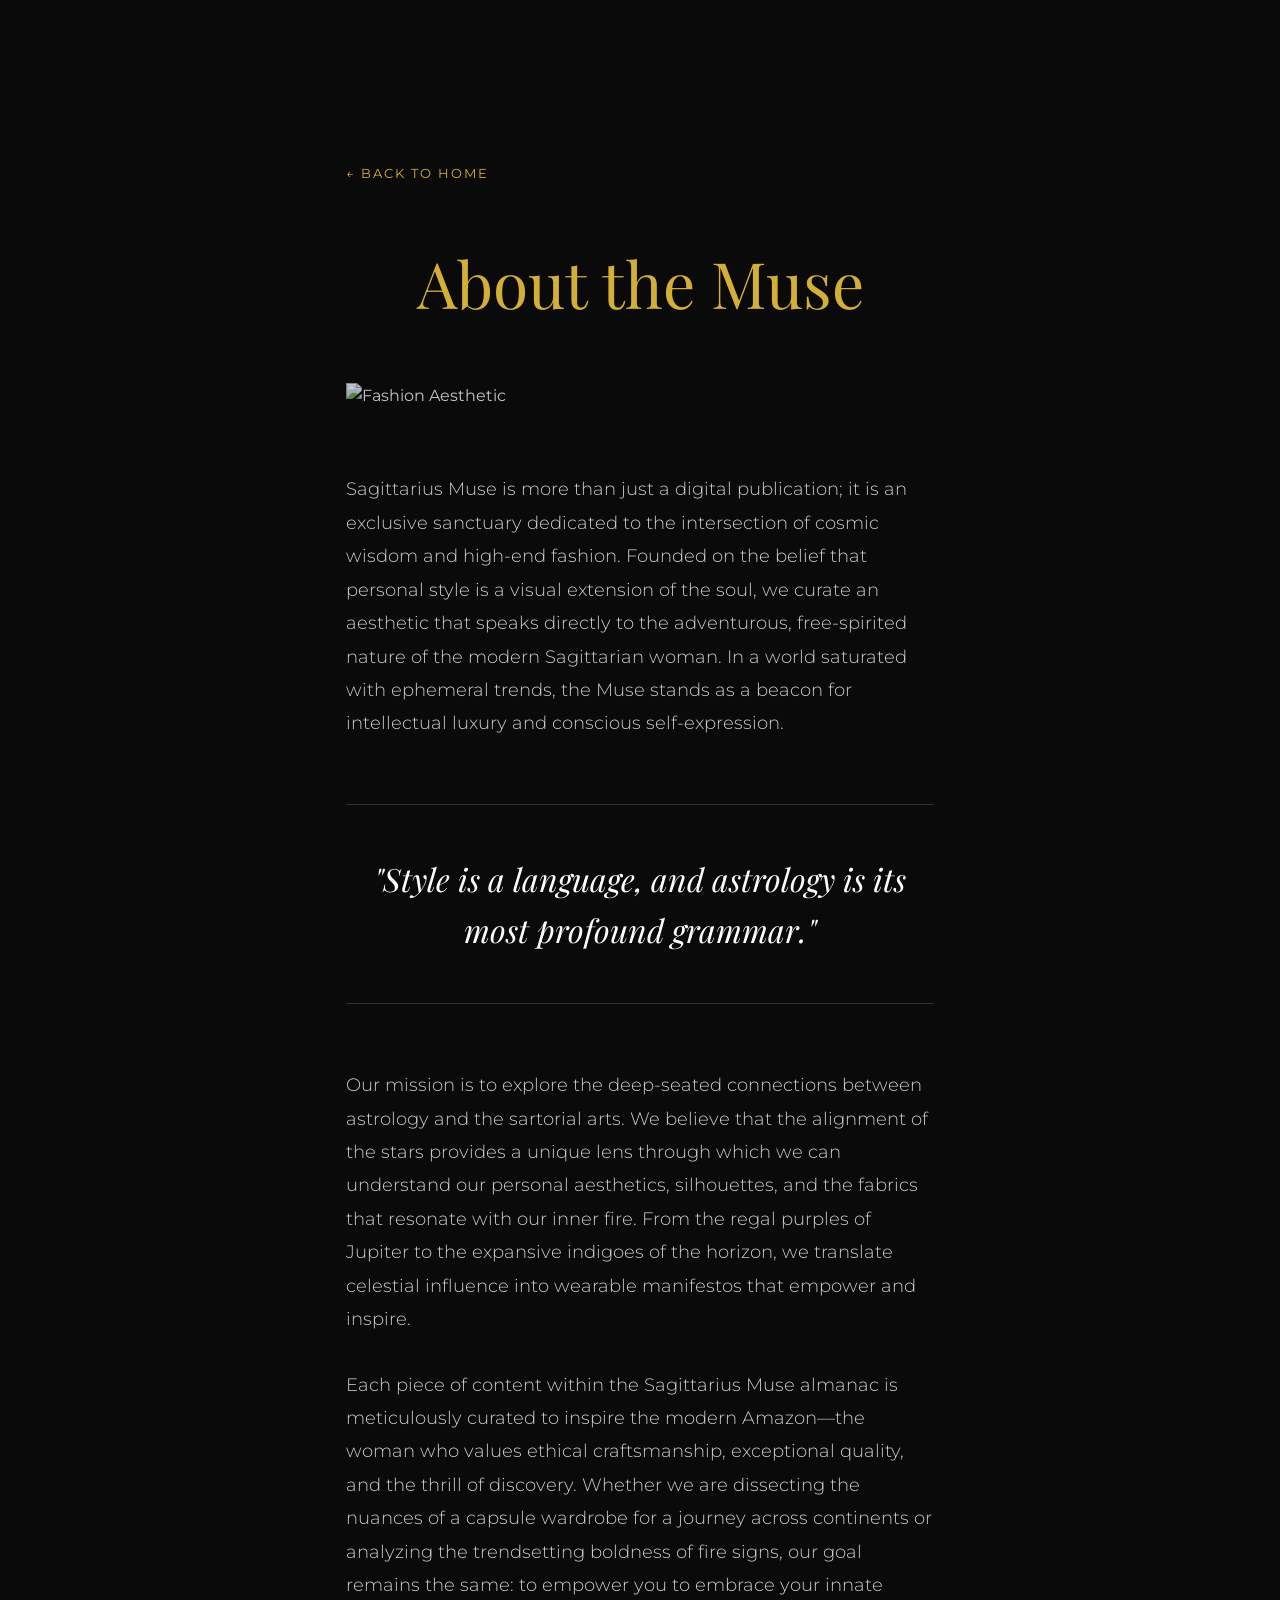
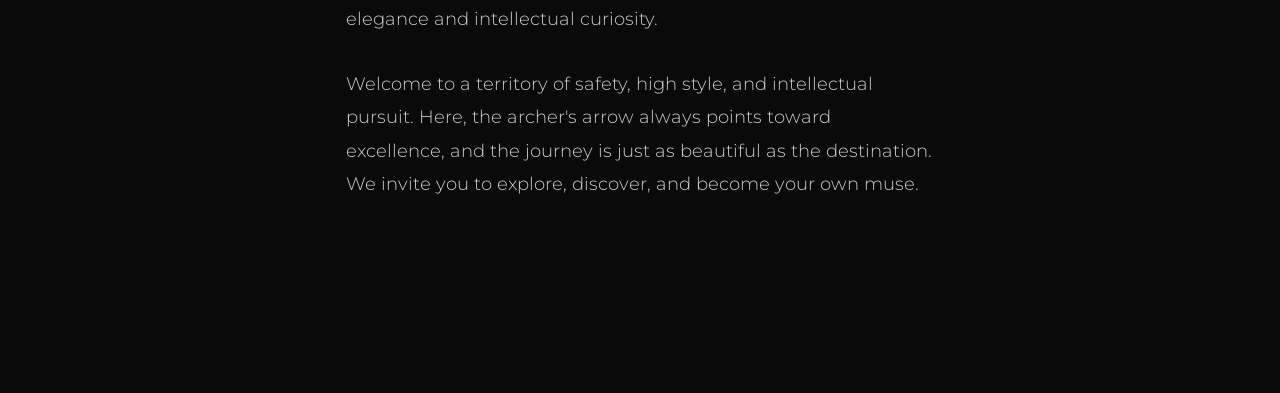
==== about.html @ b2ec2fe6 "Add separate About page with expanded content" ====
<!DOCTYPE html>
<html lang="en">
<head>
    <meta charset="UTF-8">
    <meta name="viewport" content="width=device-width, initial-scale=1.0">
    <title>About the Muse | Sagittarius Muse</title>
    <link href="https://fonts.googleapis.com/css2?family=Montserrat:wght@300;400;600&family=Playfair+Display:ital,wght@0,400;0,700;1,400&display=swap" rel="stylesheet">
    <link rel="stylesheet" href="style.css">
    <style>
        .page-content { padding: 10rem 20%; max-width: 1100px; margin: 0 auto; }
        .page-content h1 { font-size: 4rem; margin-bottom: 3rem; color: var(--accent-color); text-align: center; }
        .page-content p { font-size: 1.1rem; margin-bottom: 2rem; color: #ccc; line-height: 1.9; font-weight: 300; }
        .about-image { width: 100%; height: 500px; object-fit: cover; margin-bottom: 4rem; filter: grayscale(20%) brightness(0.8); }
        .mission-statement { font-family: 'Playfair Display', serif; font-size: 2rem; color: #fff; font-style: italic; margin: 4rem 0; text-align: center; border-top: 1px solid #333; border-bottom: 1px solid #333; padding: 3rem 0; }
        .back-link { display: inline-block; margin-bottom: 3rem; color: var(--accent-color); text-decoration: none; text-transform: uppercase; letter-spacing: 2px; font-size: 0.8rem; }
    </style>
</head>
<body>
    <div class="page-content">
        <a href="index.html" class="back-link">← Back to Home</a>
        <h1>About the Muse</h1>
        
        <img src="https://images.unsplash.com/photo-1492707892479-7bc8d5a4ee93?q=80&w=1965&auto=format&fit=crop" alt="Fashion Aesthetic" class="about-image">

        <p>Sagittarius Muse is more than just a digital publication; it is an exclusive sanctuary dedicated to the intersection of cosmic wisdom and high-end fashion. Founded on the belief that personal style is a visual extension of the soul, we curate an aesthetic that speaks directly to the adventurous, free-spirited nature of the modern Sagittarian woman. In a world saturated with ephemeral trends, the Muse stands as a beacon for intellectual luxury and conscious self-expression.</p>

        <div class="mission-statement">
            "Style is a language, and astrology is its most profound grammar."
        </div>

        <p>Our mission is to explore the deep-seated connections between astrology and the sartorial arts. We believe that the alignment of the stars provides a unique lens through which we can understand our personal aesthetics, silhouettes, and the fabrics that resonate with our inner fire. From the regal purples of Jupiter to the expansive indigoes of the horizon, we translate celestial influence into wearable manifestos that empower and inspire.</p>

        <p>Each piece of content within the Sagittarius Muse almanac is meticulously curated to inspire the modern Amazon—the woman who values ethical craftsmanship, exceptional quality, and the thrill of discovery. Whether we are dissecting the nuances of a capsule wardrobe for a journey across continents or analyzing the trendsetting boldness of fire signs, our goal remains the same: to empower you to embrace your innate elegance and intellectual curiosity.</p>

        <p>Welcome to a territory of safety, high style, and intellectual pursuit. Here, the archer's arrow always points toward excellence, and the journey is just as beautiful as the destination. We invite you to explore, discover, and become your own muse.</p>
    </div>
</body>
</html>
---- style.css ----
:root {
    --bg-color: #0a0a0a;
    --text-color: #f5f5f5;
    --accent-color: #d4af37; /* Gold */
    --secondary-color: #4b0082; /* Indigo/Purple */
    --card-bg: #1a1a1a;
    --transition: all 0.4s cubic-bezier(0.165, 0.84, 0.44, 1);
}

* {
    margin: 0;
    padding: 0;
    box-sizing: border-box;
}

html {
    scroll-behavior: smooth;
}

body {
    background-color: var(--bg-color);
    color: var(--text-color);
    font-family: 'Montserrat', sans-serif;
    line-height: 1.6;
    overflow-x: hidden;
}

h1, h2, h3 {
    font-family: 'Playfair Display', serif;
    font-weight: 400;
}

/* Navbar */
.navbar {
    position: fixed;
    top: 0;
    width: 100%;
    display: flex;
    justify-content: space-between;
    align-items: center;
    padding: 2rem 5%;
    z-index: 1000;
    background: linear-gradient(to bottom, rgba(0,0,0,0.8), transparent);
    transition: var(--transition);
}

.logo {
    font-size: 1.5rem;
    letter-spacing: 4px;
    font-weight: 600;
    color: var(--accent-color);
}

.nav-links {
    display: flex;
    list-style: none;
}

.nav-links li {
    margin-left: 2rem;
}

.nav-links a {
    text-decoration: none;
    color: var(--text-color);
    font-size: 0.9rem;
    text-transform: uppercase;
    letter-spacing: 2px;
    transition: var(--transition);
}

.nav-links a:hover {
    color: var(--accent-color);
}

/* Hero Section */
.hero {
    height: 100vh;
    width: 100%;
    position: relative;
    display: flex;
    align-items: center;
    justify-content: center;
    text-align: center;
    overflow: hidden;
}

.hero-image-container {
    position: absolute;
    top: 0;
    left: 0;
    width: 100%;
    height: 100%;
}

.hero-img {
    width: 100%;
    height: 100%;
    object-fit: cover;
    filter: brightness(0.6);
}

.hero-overlay {
    position: absolute;
    top: 0;
    left: 0;
    width: 100%;
    height: 100%;
    background: radial-gradient(circle, transparent 40%, rgba(0,0,0,0.8) 100%);
}

.hero-content {
    position: relative;
    z-index: 10;
    max-width: 800px;
    padding: 0 20px;
}

.hero-content h1 {
    font-size: 5rem;
    margin-bottom: 1rem;
    font-style: italic;
}

.hero-content p {
    font-size: 1.2rem;
    letter-spacing: 2px;
    margin-bottom: 2rem;
    font-weight: 300;
}

.btn {
    display: inline-block;
    padding: 1rem 2.5rem;
    border: 1px solid var(--accent-color);
    color: var(--accent-color);
    text-decoration: none;
    text-transform: uppercase;
    letter-spacing: 3px;
    font-size: 0.8rem;
    transition: var(--transition);
}

.btn:hover {
    background-color: var(--accent-color);
    color: var(--bg-color);
}

/* Journal Section */
.journal {
    padding: 8rem 10%;
}

.section-title {
    text-align: center;
    margin-bottom: 5rem;
}

.section-title span {
    text-transform: uppercase;
    letter-spacing: 5px;
    font-size: 0.8rem;
    color: var(--accent-color);
}

.section-title h2 {
    font-size: 3rem;
    margin-top: 0.5rem;
}

.posts-grid {
    display: grid;
    grid-template-columns: repeat(auto-fit, minmax(300px, 1fr));
    gap: 4rem;
}

.post-card {
    background-color: var(--card-bg);
    border-radius: 2px;
    overflow: hidden;
    transition: var(--transition);
    position: relative;
    border-bottom: 2px solid transparent;
}

.post-card:hover {
    transform: translateY(-10px);
    border-bottom-color: var(--accent-color);
}

.post-img-wrapper {
    height: 400px;
    overflow: hidden;
}

.post-img-wrapper img {
    width: 100%;
    height: 100%;
    object-fit: cover;
    transition: transform 0.8s ease;
}

.post-card:hover .post-img-wrapper img {
    transform: scale(1.1);
}

.post-info {
    padding: 2.5rem;
}

.category {
    font-size: 0.7rem;
    text-transform: uppercase;
    letter-spacing: 3px;
    color: var(--accent-color);
    margin-bottom: 1rem;
    display: block;
}

.post-info h3 {
    font-size: 1.8rem;
    margin-bottom: 1rem;
    line-height: 1.2;
}

.post-info p {
    font-size: 0.9rem;
    color: #ccc;
    margin-bottom: 2rem;
    font-weight: 300;
}

.read-more {
    text-decoration: none;
    color: var(--text-color);
    font-size: 0.8rem;
    text-transform: uppercase;
    letter-spacing: 2px;
    border-bottom: 1px solid var(--accent-color);
    padding-bottom: 5px;
}

/* About Section */
.about-section {
    padding: 8rem 10%;
    background-color: #111;
    display: flex;
    justify-content: center;
    text-align: center;
}

.about-content {
    max-width: 700px;
}

.about-content h2 {
    font-size: 3rem;
    margin-bottom: 2rem;
}

.about-content p {
    font-size: 1.1rem;
    margin-bottom: 1.5rem;
    font-weight: 300;
    color: #bbb;
}

/* Footer */
footer {
    padding: 5rem 5%;
    background-color: var(--bg-color);
    border-top: 1px solid #222;
    text-align: center;
}

.footer-logo {
    font-size: 1.8rem;
    letter-spacing: 5px;
    margin-bottom: 1rem;
    color: var(--accent-color);
}

.social-links {
    margin: 2rem 0;
}

.social-links a {
    margin: 0 1.5rem;
    text-decoration: none;
    color: var(--text-color);
    font-size: 0.8rem;
    text-transform: uppercase;
    letter-spacing: 2px;
}

.footer-bottom {
    margin-top: 3rem;
    font-size: 0.7rem;
    color: #555;
    text-transform: uppercase;
    letter-spacing: 2px;
}

/* Animations */
.fade-in {
    opacity: 0;
    transform: translateY(30px);
    animation: fadeIn 1s forwards ease-out;
}

.delay-1 { animation-delay: 0.3s; }
.delay-2 { animation-delay: 0.6s; }

@keyframes fadeIn {
    to {
        opacity: 1;
        transform: translateY(0);
    }
}

.reveal {
    opacity: 0;
    transform: translateY(50px);
    transition: all 1s ease-out;
}

.reveal.active {
    opacity: 1;
    transform: translateY(0);
}

.policy-footer {
    margin-top: 4rem;
    font-size: 0.9rem;
    font-style: italic;
    color: #888;
}

/* Mobile Responsive */
@media (max-width: 768px) {
    .hero-content h1 {
        font-size: 3rem;
    }
    .nav-links {
        display: none;
    }
}
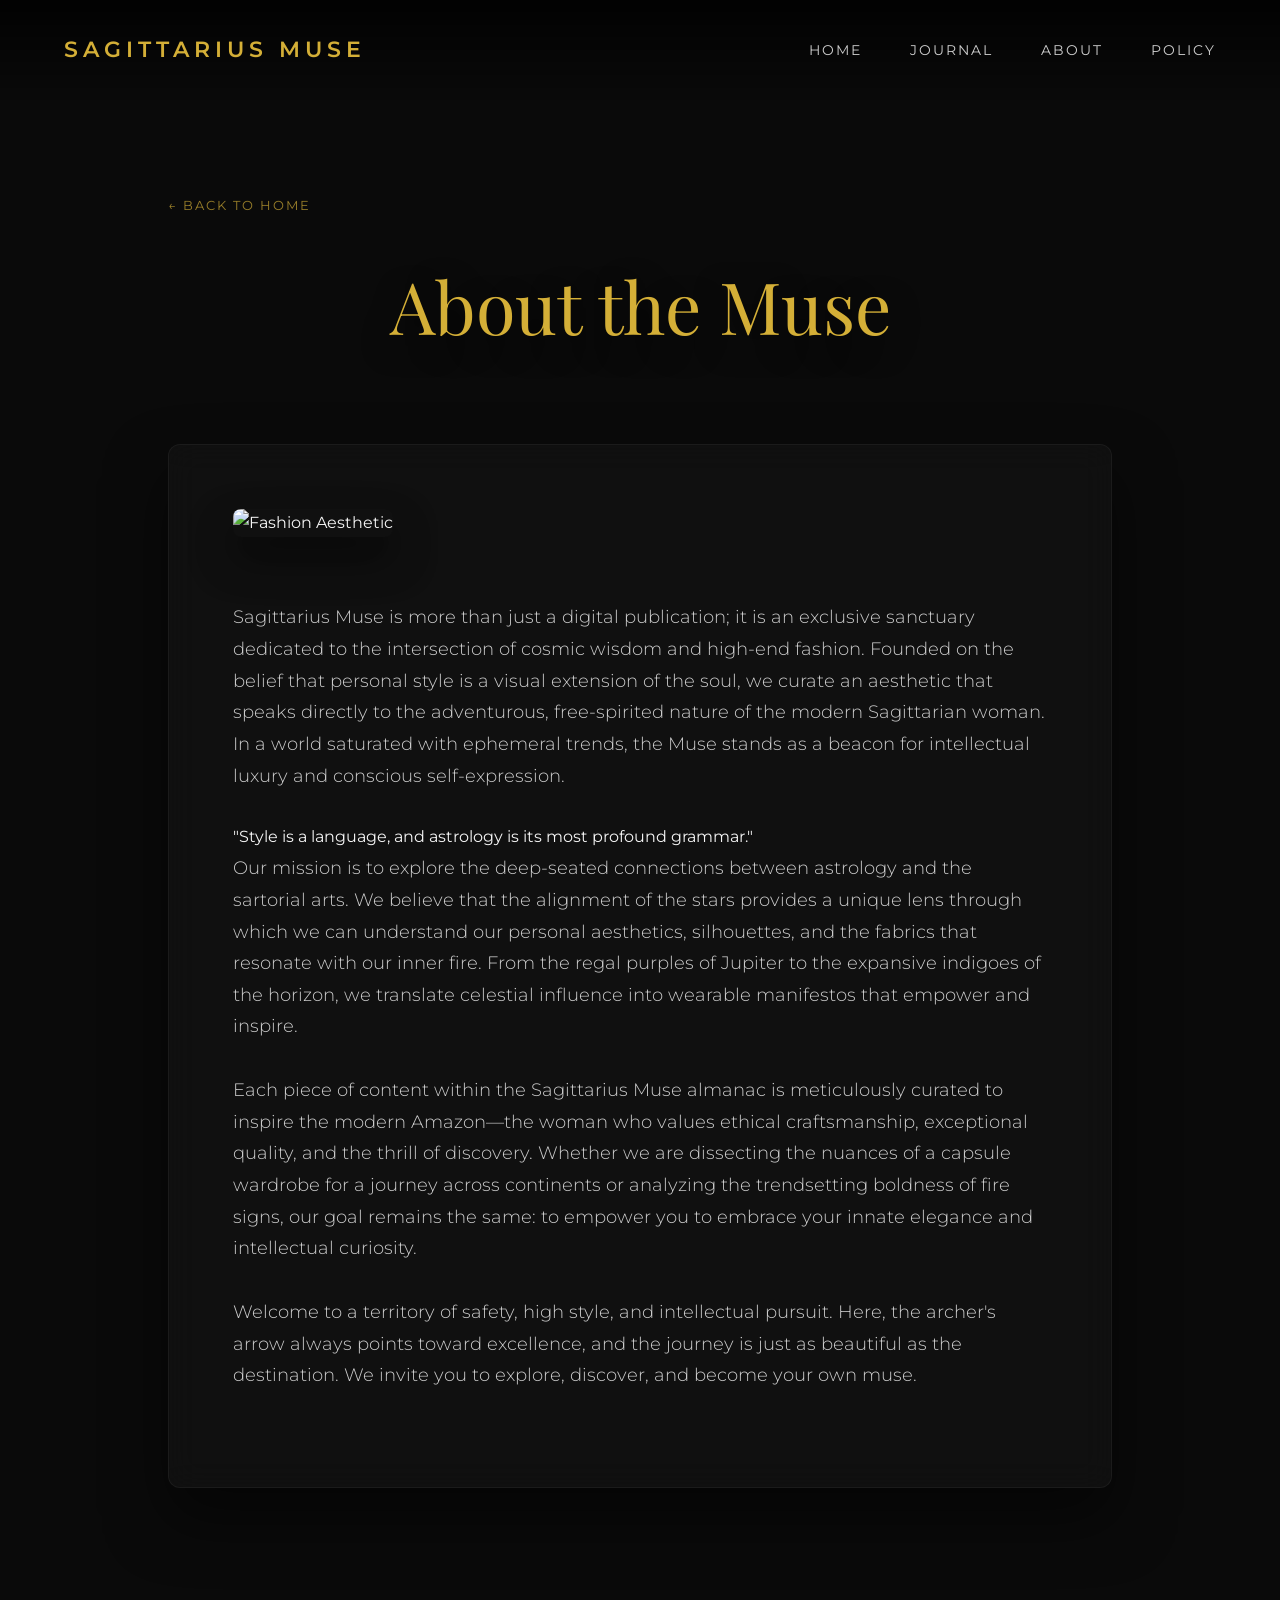
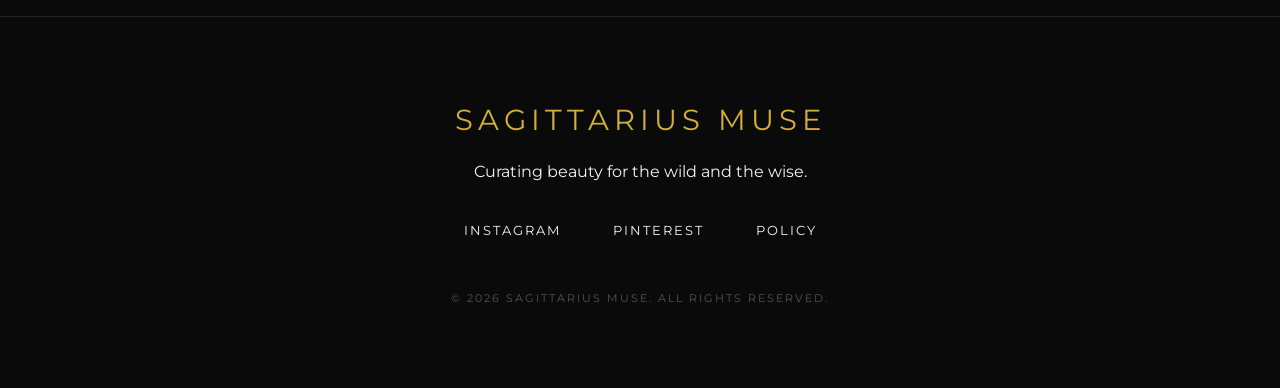
==== commit ea7655fe: "Refactor: Global optimization, unified navbar/footer, and centralized styles for all pages" ====
--- a/about.html
+++ b/about.html
@@ -6,33 +6,57 @@
     <title>About the Muse | Sagittarius Muse</title>
     <link href="https://fonts.googleapis.com/css2?family=Montserrat:wght@300;400;600&family=Playfair+Display:ital,wght@0,400;0,700;1,400&display=swap" rel="stylesheet">
     <link rel="stylesheet" href="style.css">
-    <style>
-        .page-content { padding: 10rem 20%; max-width: 1100px; margin: 0 auto; }
-        .page-content h1 { font-size: 4rem; margin-bottom: 3rem; color: var(--accent-color); text-align: center; }
-        .page-content p { font-size: 1.1rem; margin-bottom: 2rem; color: #ccc; line-height: 1.9; font-weight: 300; }
-        .about-image { width: 100%; height: 500px; object-fit: cover; margin-bottom: 4rem; filter: grayscale(20%) brightness(0.8); }
-        .mission-statement { font-family: 'Playfair Display', serif; font-size: 2rem; color: #fff; font-style: italic; margin: 4rem 0; text-align: center; border-top: 1px solid #333; border-bottom: 1px solid #333; padding: 3rem 0; }
-        .back-link { display: inline-block; margin-bottom: 3rem; color: var(--accent-color); text-decoration: none; text-transform: uppercase; letter-spacing: 2px; font-size: 0.8rem; }
-    </style>
 </head>
 <body>
-    <div class="page-content">
+    <nav class="navbar">
+        <div class="logo">SAGITTARIUS MUSE</div>
+        <ul class="nav-links">
+            <li><a href="index.html">Home</a></li>
+            <li><a href="index.html#posts">Journal</a></li>
+            <li><a href="about.html">About</a></li>
+            <li><a href="policy.html">Policy</a></li>
+        </ul>
+    </nav>
+
+    <main class="page-container reveal active">
         <a href="index.html" class="back-link">← Back to Home</a>
-        <h1>About the Muse</h1>
         
-        <img src="https://images.unsplash.com/photo-1492707892479-7bc8d5a4ee93?q=80&w=1965&auto=format&fit=crop" alt="Fashion Aesthetic" class="about-image">
+        <header class="internal-hero">
+            <h1>About the Muse</h1>
+        </header>
 
-        <p>Sagittarius Muse is more than just a digital publication; it is an exclusive sanctuary dedicated to the intersection of cosmic wisdom and high-end fashion. Founded on the belief that personal style is a visual extension of the soul, we curate an aesthetic that speaks directly to the adventurous, free-spirited nature of the modern Sagittarian woman. In a world saturated with ephemeral trends, the Muse stands as a beacon for intellectual luxury and conscious self-expression.</p>
+        <article class="content-body">
+            <img src="https://images.unsplash.com/photo-1492707892479-7bc8d5a4ee93?q=80&w=1965&auto=format&fit=crop" alt="Fashion Aesthetic" class="about-image-full">
 
-        <div class="mission-statement">
-            "Style is a language, and astrology is its most profound grammar."
+            <p>Sagittarius Muse is more than just a digital publication; it is an exclusive sanctuary dedicated to the intersection of cosmic wisdom and high-end fashion. Founded on the belief that personal style is a visual extension of the soul, we curate an aesthetic that speaks directly to the adventurous, free-spirited nature of the modern Sagittarian woman. In a world saturated with ephemeral trends, the Muse stands as a beacon for intellectual luxury and conscious self-expression.</p>
+
+            <div class="mission-statement" style="border-color: rgba(212, 175, 55, 0.2);">
+                "Style is a language, and astrology is its most profound grammar."
+            </div>
+
+            <p>Our mission is to explore the deep-seated connections between astrology and the sartorial arts. We believe that the alignment of the stars provides a unique lens through which we can understand our personal aesthetics, silhouettes, and the fabrics that resonate with our inner fire. From the regal purples of Jupiter to the expansive indigoes of the horizon, we translate celestial influence into wearable manifestos that empower and inspire.</p>
+
+            <p>Each piece of content within the Sagittarius Muse almanac is meticulously curated to inspire the modern Amazon—the woman who values ethical craftsmanship, exceptional quality, and the thrill of discovery. Whether we are dissecting the nuances of a capsule wardrobe for a journey across continents or analyzing the trendsetting boldness of fire signs, our goal remains the same: to empower you to embrace your innate elegance and intellectual curiosity.</p>
+
+            <p>Welcome to a territory of safety, high style, and intellectual pursuit. Here, the archer's arrow always points toward excellence, and the journey is just as beautiful as the destination. We invite you to explore, discover, and become your own muse.</p>
+        </article>
+    </main>
+
+    <footer>
+        <div class="footer-content">
+            <div class="footer-logo">SAGITTARIUS MUSE</div>
+            <p>Curating beauty for the wild and the wise.</p>
+            <div class="social-links">
+                <a href="#">Instagram</a>
+                <a href="#">Pinterest</a>
+                <a href="policy.html">Policy</a>
+            </div>
+            <div class="footer-bottom">
+                <p>&copy; 2026 Sagittarius Muse. All Rights Reserved.</p>
+            </div>
         </div>
+    </footer>
 
-        <p>Our mission is to explore the deep-seated connections between astrology and the sartorial arts. We believe that the alignment of the stars provides a unique lens through which we can understand our personal aesthetics, silhouettes, and the fabrics that resonate with our inner fire. From the regal purples of Jupiter to the expansive indigoes of the horizon, we translate celestial influence into wearable manifestos that empower and inspire.</p>
-
-        <p>Each piece of content within the Sagittarius Muse almanac is meticulously curated to inspire the modern Amazon—the woman who values ethical craftsmanship, exceptional quality, and the thrill of discovery. Whether we are dissecting the nuances of a capsule wardrobe for a journey across continents or analyzing the trendsetting boldness of fire signs, our goal remains the same: to empower you to embrace your innate elegance and intellectual curiosity.</p>
-
-        <p>Welcome to a territory of safety, high style, and intellectual pursuit. Here, the archer's arrow always points toward excellence, and the journey is just as beautiful as the destination. We invite you to explore, discover, and become your own muse.</p>
-    </div>
+    <script src="script.js"></script>
 </body>
 </html>
--- a/style.css
+++ b/style.css
@@ -38,17 +38,18 @@
     display: flex;
     justify-content: space-between;
     align-items: center;
-    padding: 2rem 5%;
+    padding: 2.5rem 8%; /* Increased padding for elegance */
     z-index: 1000;
-    background: linear-gradient(to bottom, rgba(0,0,0,0.8), transparent);
-    transition: var(--transition);
+    background: transparent; /* Clean start */
+    transition: all 0.5s ease;
 }
 
 .logo {
-    font-size: 1.5rem;
-    letter-spacing: 4px;
+    font-size: 1.4rem;
+    letter-spacing: 5px;
     font-weight: 600;
     color: var(--accent-color);
+    text-transform: uppercase;
 }
 
 .nav-links {
@@ -57,20 +58,23 @@
 }
 
 .nav-links li {
-    margin-left: 2rem;
+    margin-left: 3rem;
 }
 
 .nav-links a {
     text-decoration: none;
-    color: var(--text-color);
-    font-size: 0.9rem;
+    color: #fff;
+    font-size: 0.85rem;
     text-transform: uppercase;
     letter-spacing: 2px;
+    font-weight: 400;
     transition: var(--transition);
+    opacity: 0.8;
 }
 
 .nav-links a:hover {
     color: var(--accent-color);
+    opacity: 1;
 }
 
 /* Hero Section */
@@ -83,6 +87,7 @@
     justify-content: center;
     text-align: center;
     overflow: hidden;
+    perspective: 1000px;
 }
 
 .hero-image-container {
@@ -91,13 +96,14 @@
     left: 0;
     width: 100%;
     height: 100%;
+    transform: scale(1);
 }
 
 .hero-img {
     width: 100%;
     height: 100%;
     object-fit: cover;
-    filter: brightness(0.6);
+    filter: brightness(0.6) contrast(1.1);
 }
 
 .hero-overlay {
@@ -106,27 +112,33 @@
     left: 0;
     width: 100%;
     height: 100%;
-    background: radial-gradient(circle, transparent 40%, rgba(0,0,0,0.8) 100%);
+    background: linear-gradient(to bottom, rgba(0,0,0,0.2) 0%, rgba(0,0,0,0.7) 100%);
 }
 
 .hero-content {
     position: relative;
     z-index: 10;
-    max-width: 800px;
-    padding: 0 20px;
+    max-width: 900px;
+    padding: 0 40px;
 }
 
 .hero-content h1 {
-    font-size: 5rem;
-    margin-bottom: 1rem;
+    font-size: 5.5rem;
+    margin-bottom: 0.5rem;
     font-style: italic;
+    line-height: 1.1;
+    text-shadow: 0 10px 30px rgba(0,0,0,0.5);
 }
 
 .hero-content p {
-    font-size: 1.2rem;
-    letter-spacing: 2px;
-    margin-bottom: 2rem;
+    font-size: 1.1rem;
+    letter-spacing: 3px;
+    margin-bottom: 2.5rem;
     font-weight: 300;
+    color: rgba(255,255,255,0.8);
+    max-width: 600px;
+    margin-left: auto;
+    margin-right: auto;
 }
 
 .btn {
@@ -149,6 +161,7 @@
 /* Journal Section */
 .journal {
     padding: 8rem 10%;
+    background: radial-gradient(circle at 50% -10%, #1a1025 0%, #0a0a0a 60%); /* Added depth to background */
 }
 
 .section-title {
@@ -166,46 +179,64 @@
 .section-title h2 {
     font-size: 3rem;
     margin-top: 0.5rem;
+    text-shadow: 0 10px 20px rgba(0,0,0,0.5);
 }
 
 .posts-grid {
     display: grid;
     grid-template-columns: repeat(auto-fit, minmax(300px, 1fr));
     gap: 4rem;
+    perspective: 1000px; /* For 3D effects */
 }
 
 .post-card {
-    background-color: var(--card-bg);
-    border-radius: 2px;
+    background-color: rgba(26, 26, 26, 0.8);
+    backdrop-filter: blur(10px); /* Glassmorphism */
+    border: 1px solid rgba(212, 175, 55, 0.1);
+    border-radius: 8px;
     overflow: hidden;
     transition: var(--transition);
     position: relative;
-    border-bottom: 2px solid transparent;
+    box-shadow: 0 20px 40px rgba(0,0,0,0.4); /* Depth shadow */
 }
 
 .post-card:hover {
-    transform: translateY(-10px);
-    border-bottom-color: var(--accent-color);
+    transform: translateY(-15px) rotateX(2deg) rotateY(2deg); /* 3D Lift */
+    box-shadow: 0 30px 60px rgba(212, 175, 55, 0.15); /* Golden glow shadow */
+    border-color: rgba(212, 175, 55, 0.4);
 }
 
 .post-img-wrapper {
     height: 400px;
     overflow: hidden;
+    position: relative;
+}
+
+.post-img-wrapper::after {
+    content: '';
+    position: absolute;
+    bottom: 0;
+    left: 0;
+    width: 100%;
+    height: 30%;
+    background: linear-gradient(to top, rgba(26, 26, 26, 1), transparent);
 }
 
 .post-img-wrapper img {
     width: 100%;
     height: 100%;
     object-fit: cover;
-    transition: transform 0.8s ease;
+    transition: transform 1.2s cubic-bezier(0.165, 0.84, 0.44, 1);
 }
 
 .post-card:hover .post-img-wrapper img {
-    transform: scale(1.1);
+    transform: scale(1.05);
 }
 
 .post-info {
     padding: 2.5rem;
+    position: relative;
+    z-index: 2;
 }
 
 .category {
@@ -299,6 +330,79 @@
     color: #555;
     text-transform: uppercase;
     letter-spacing: 2px;
+}
+
+/* Internal Pages Layout */
+.page-container {
+    padding: 12rem 10% 8rem;
+    max-width: 1200px;
+    margin: 0 auto;
+    min-height: 80vh;
+}
+
+.internal-hero {
+    text-align: center;
+    margin-bottom: 5rem;
+}
+
+.internal-hero h1 {
+    font-size: 4.5rem;
+    color: var(--accent-color);
+    margin-bottom: 1.5rem;
+    text-shadow: 0 10px 30px rgba(0,0,0,0.5);
+}
+
+.content-body {
+    background: rgba(26, 26, 26, 0.4);
+    backdrop-filter: blur(15px);
+    padding: 4rem;
+    border: 1px solid rgba(255, 255, 255, 0.05);
+    border-radius: 12px;
+    box-shadow: 0 30px 60px rgba(0,0,0,0.5);
+    line-height: 1.8;
+}
+
+.content-body p {
+    font-size: 1.1rem;
+    color: #ccc;
+    margin-bottom: 2rem;
+    font-weight: 300;
+}
+
+.back-link {
+    display: inline-block;
+    margin-bottom: 2rem;
+    color: var(--accent-color);
+    text-decoration: none;
+    text-transform: uppercase;
+    letter-spacing: 2px;
+    font-size: 0.8rem;
+    opacity: 0.7;
+    transition: var(--transition);
+}
+
+.back-link:hover {
+    opacity: 1;
+    transform: translateX(-5px);
+}
+
+/* Specific About Styles */
+.about-image-full {
+    width: 100%;
+    height: 500px;
+    object-fit: cover;
+    border-radius: 8px;
+    margin-bottom: 4rem;
+    box-shadow: 0 20px 40px rgba(0,0,0,0.6);
+}
+
+/* Specific Policy Styles */
+.policy-footer {
+    margin-top: 4rem;
+    font-size: 0.9rem;
+    font-style: italic;
+    color: var(--accent-color);
+    opacity: 0.8;
 }
 
 /* Animations */
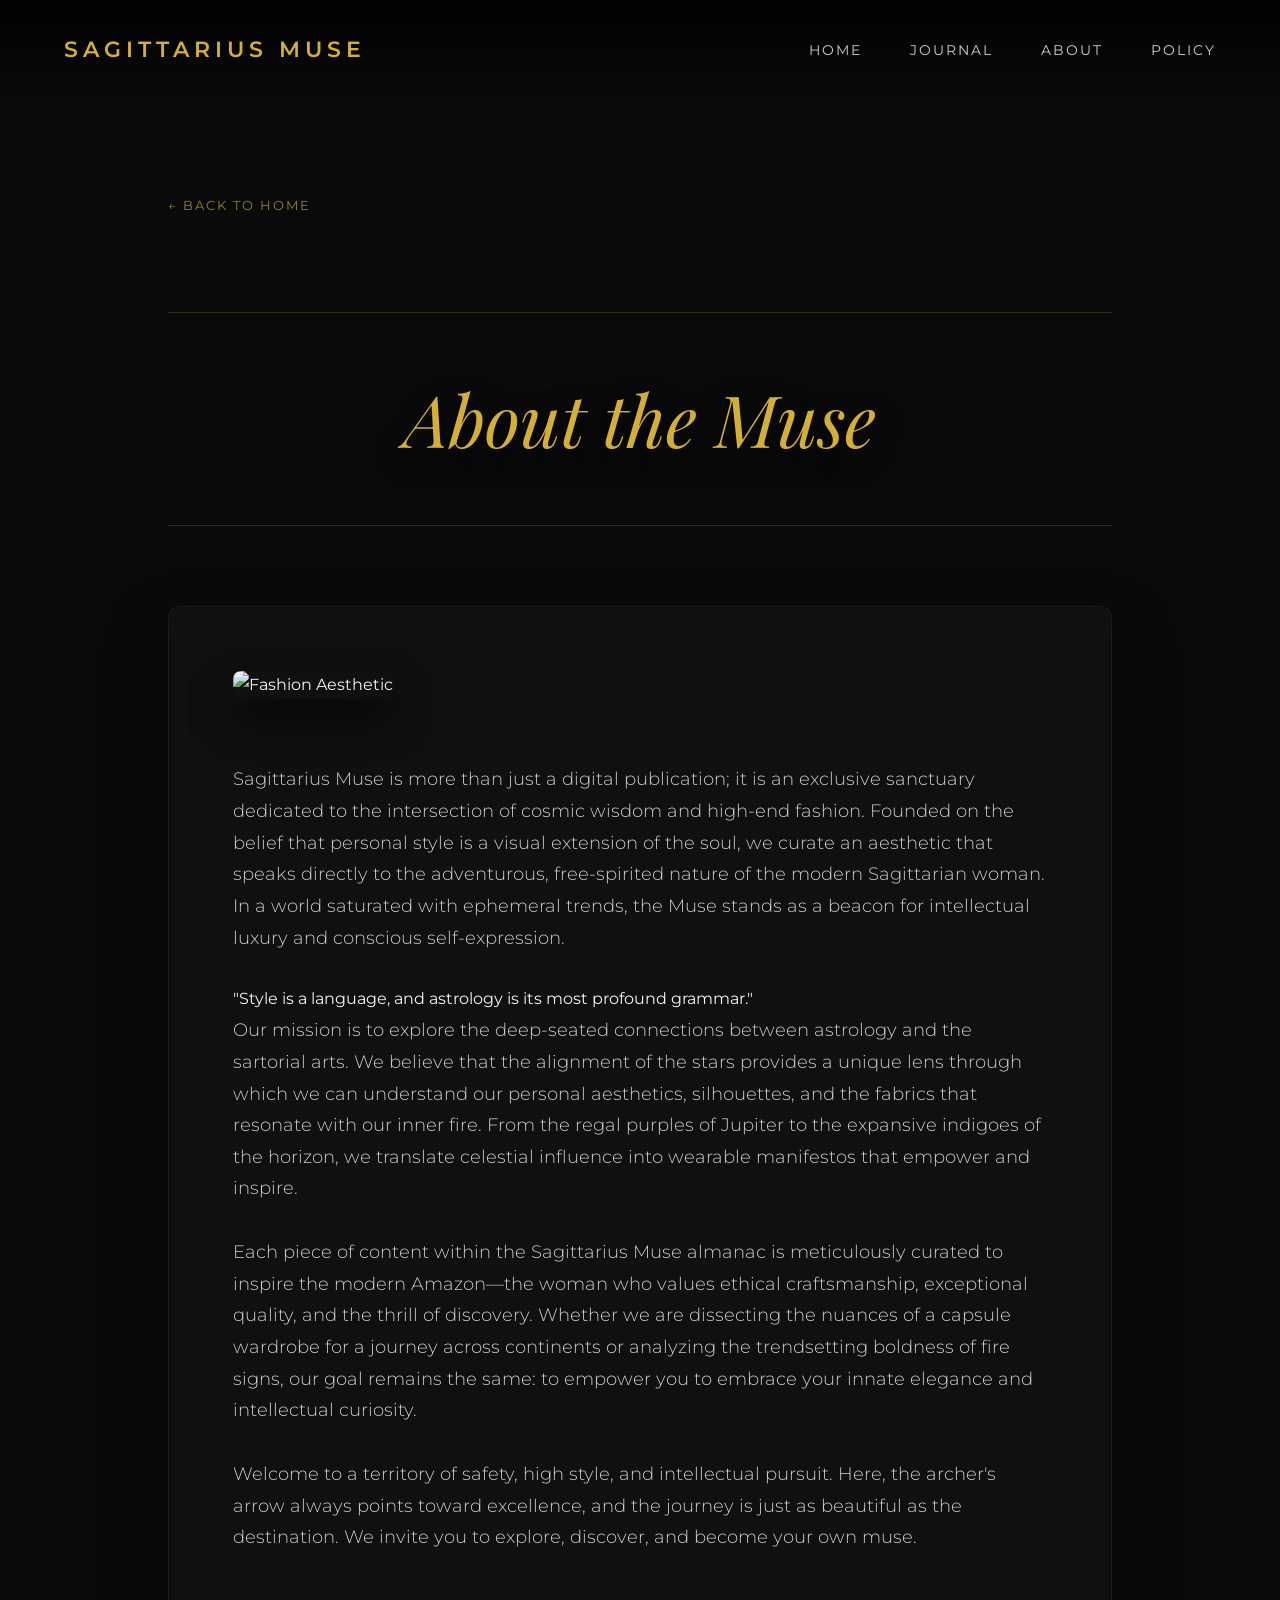
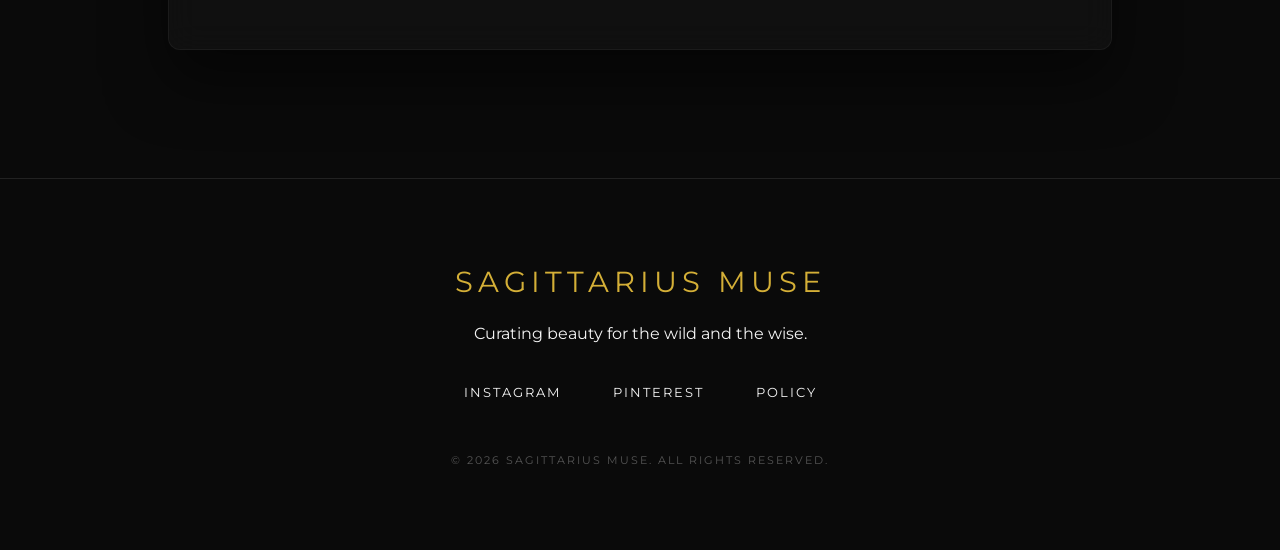
==== commit 422378f4: "Fix: Add Safari support for glassmorphism and remove all remaining inline styles" ====
--- a/about.html
+++ b/about.html
@@ -30,7 +30,7 @@
 
             <p>Sagittarius Muse is more than just a digital publication; it is an exclusive sanctuary dedicated to the intersection of cosmic wisdom and high-end fashion. Founded on the belief that personal style is a visual extension of the soul, we curate an aesthetic that speaks directly to the adventurous, free-spirited nature of the modern Sagittarian woman. In a world saturated with ephemeral trends, the Muse stands as a beacon for intellectual luxury and conscious self-expression.</p>
 
-            <div class="mission-statement" style="border-color: rgba(212, 175, 55, 0.2);">
+            <div class="mission-statement">
                 "Style is a language, and astrology is its most profound grammar."
             </div>
 
--- a/style.css
+++ b/style.css
@@ -23,6 +23,22 @@
     font-family: 'Montserrat', sans-serif;
     line-height: 1.6;
     overflow-x: hidden;
+}
+
+h1, h2, h3.mission-statement {
+    font-family: 'Playfair Display', serif;
+    font-size: 2rem;
+    color: #fff;
+    font-style: italic;
+    margin: 4rem 0;
+    text-align: center;
+    border-top: 1px solid rgba(212, 175, 55, 0.2);
+    border-bottom: 1px solid rgba(212, 175, 55, 0.2);
+    padding: 3rem 0;
+}
+
+.text-center {
+    text-align: center;
 }
 
 h1, h2, h3 {
@@ -190,8 +206,9 @@
 }
 
 .post-card {
-    background-color: rgba(26, 26, 26, 0.8);
-    backdrop-filter: blur(10px); /* Glassmorphism */
+    background: rgba(10, 10, 10, 0.1);
+    -webkit-backdrop-filter: blur(20px);
+    backdrop-filter: blur(20px); /* Glassmorphism */
     border: 1px solid rgba(212, 175, 55, 0.1);
     border-radius: 8px;
     overflow: hidden;
@@ -354,6 +371,7 @@
 
 .content-body {
     background: rgba(26, 26, 26, 0.4);
+    -webkit-backdrop-filter: blur(15px);
     backdrop-filter: blur(15px);
     padding: 4rem;
     border: 1px solid rgba(255, 255, 255, 0.05);
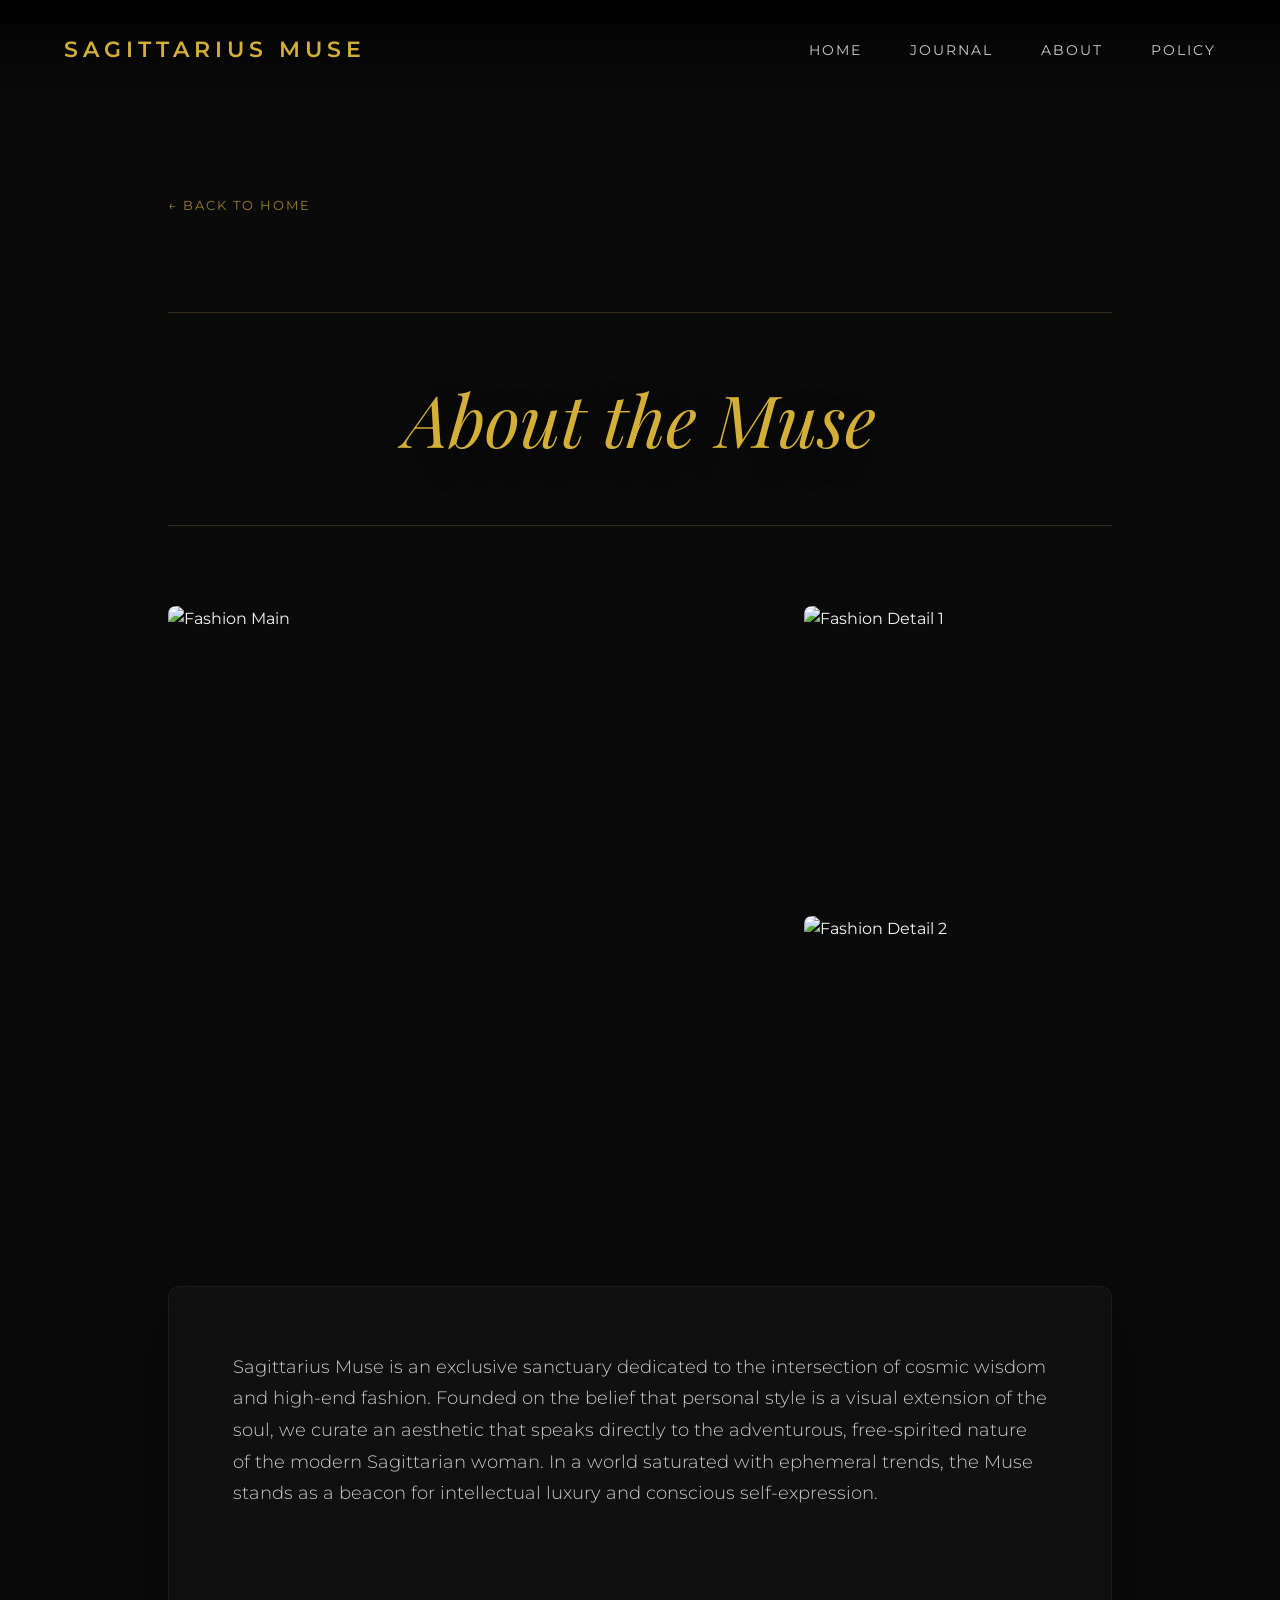
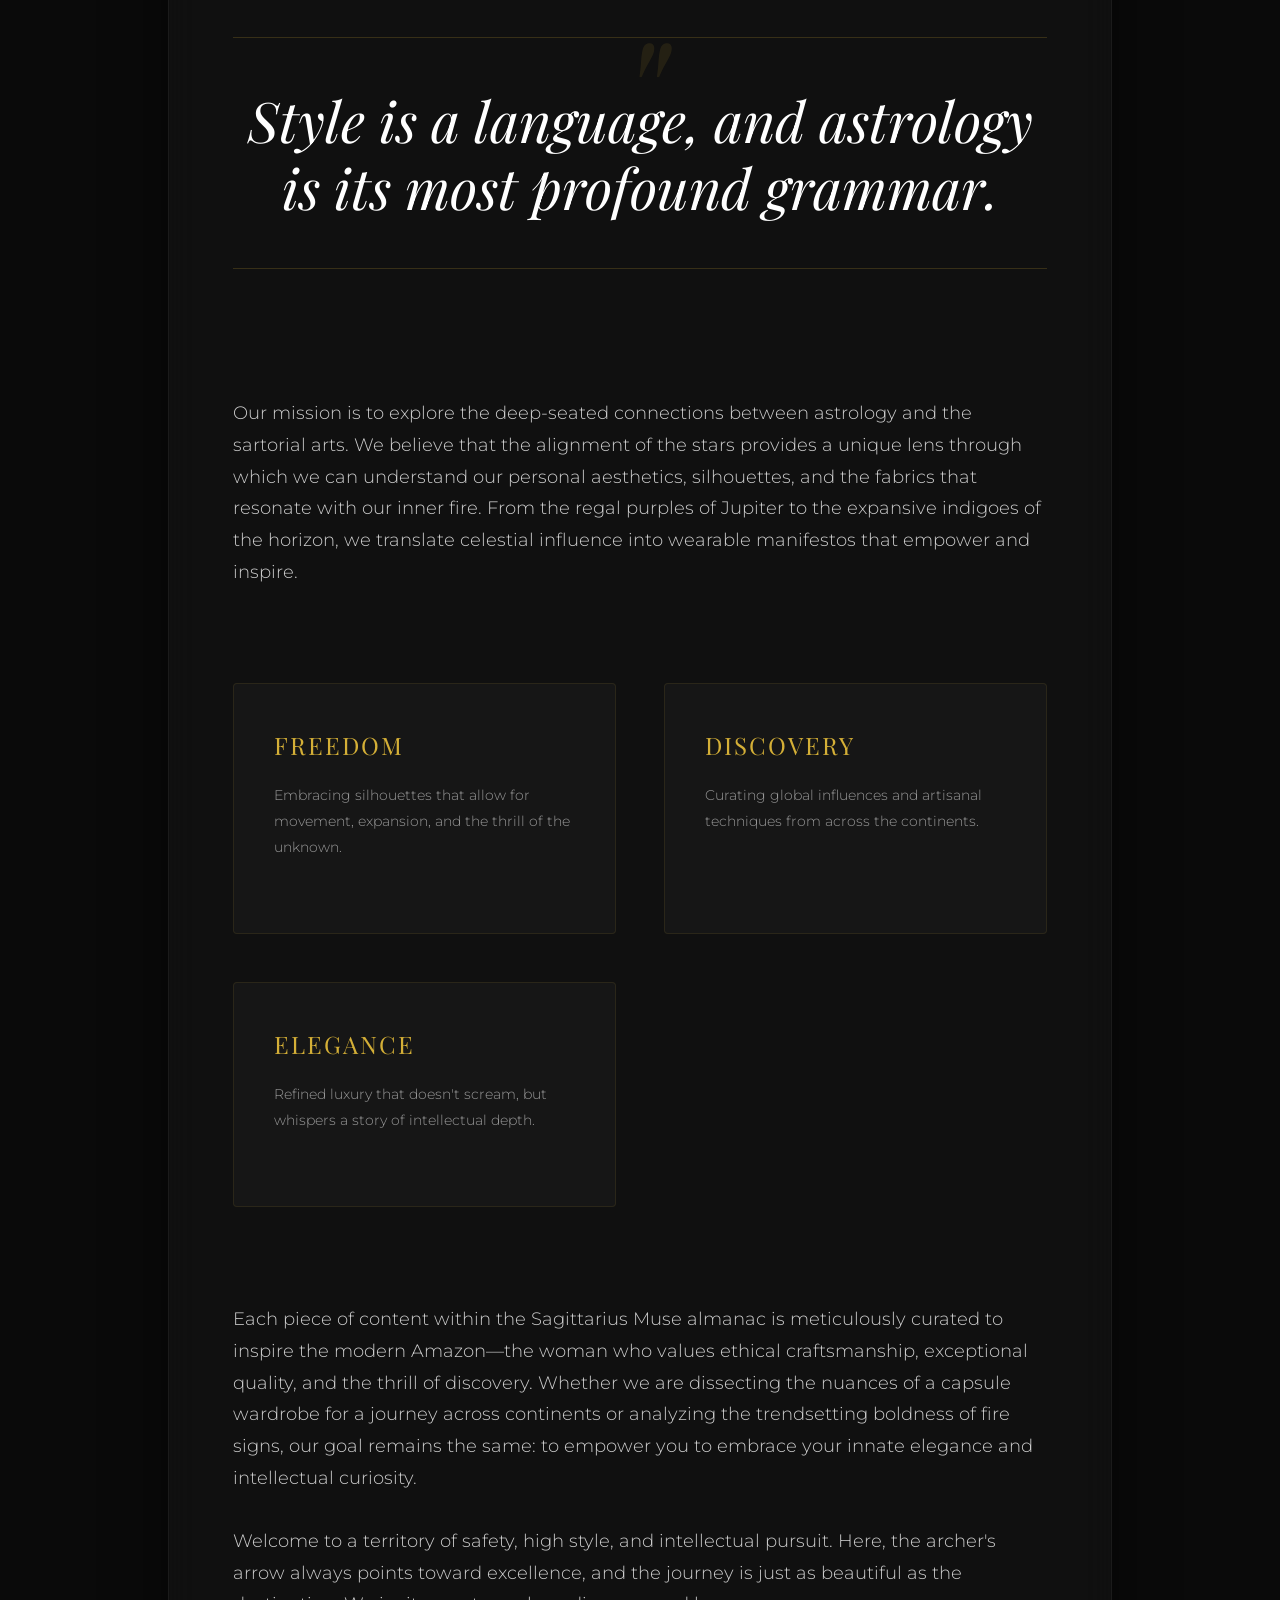
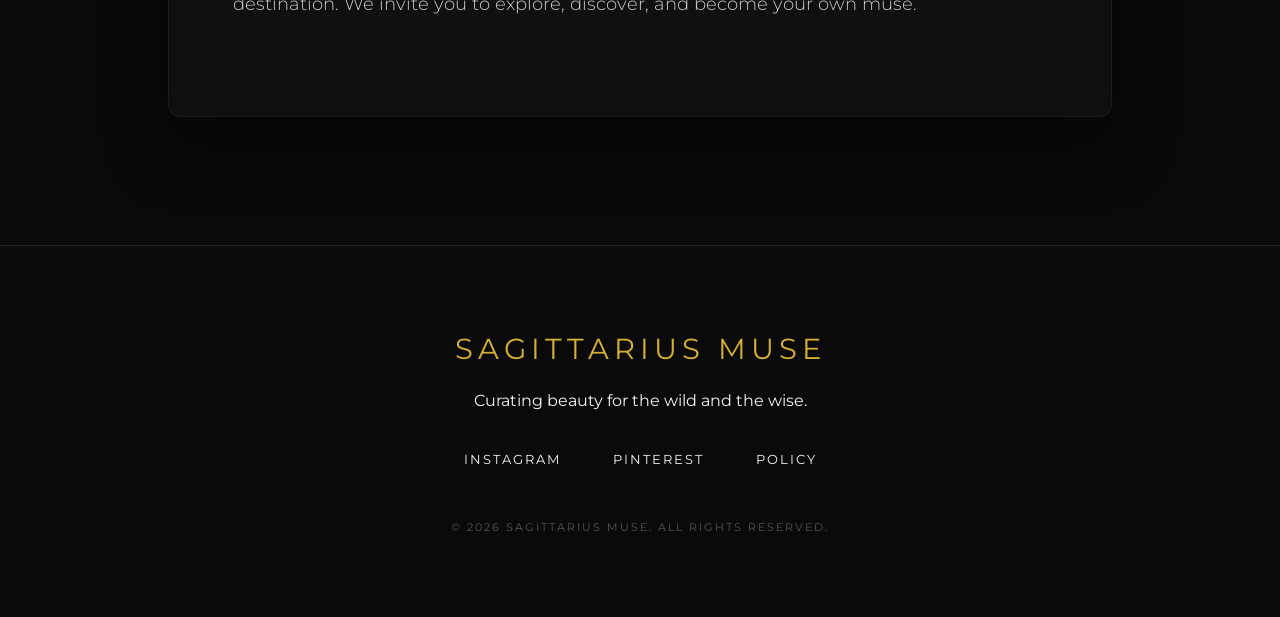
==== commit 96d081a8: "Redesign: Transform About page into a high-fashion editorial layout with collage and philosophy grid" ====
--- a/about.html
+++ b/about.html
@@ -25,16 +25,35 @@
             <h1>About the Muse</h1>
         </header>
 
+        <section class="about-grid-collage">
+            <img src="https://images.unsplash.com/photo-1492707892479-7bc8d5a4ee93?q=80&w=1965&auto=format&fit=crop" alt="Fashion Main" class="collage-main">
+            <div class="collage-side">
+                <img src="https://images.unsplash.com/photo-1483985988355-763728e1935b?q=80&w=2070&auto=format&fit=crop" alt="Fashion Detail 1">
+                <img src="https://images.unsplash.com/photo-1509631179647-0177331693ae?q=80&w=1888&auto=format&fit=crop" alt="Fashion Detail 2">
+            </div>
+        </section>
+
         <article class="content-body">
-            <img src="https://images.unsplash.com/photo-1492707892479-7bc8d5a4ee93?q=80&w=1965&auto=format&fit=crop" alt="Fashion Aesthetic" class="about-image-full">
-
-            <p>Sagittarius Muse is more than just a digital publication; it is an exclusive sanctuary dedicated to the intersection of cosmic wisdom and high-end fashion. Founded on the belief that personal style is a visual extension of the soul, we curate an aesthetic that speaks directly to the adventurous, free-spirited nature of the modern Sagittarian woman. In a world saturated with ephemeral trends, the Muse stands as a beacon for intellectual luxury and conscious self-expression.</p>
-
-            <div class="mission-statement">
-                "Style is a language, and astrology is its most profound grammar."
-            </div>
+            <p>Sagittarius Muse is an exclusive sanctuary dedicated to the intersection of cosmic wisdom and high-end fashion. Founded on the belief that personal style is a visual extension of the soul, we curate an aesthetic that speaks directly to the adventurous, free-spirited nature of the modern Sagittarian woman. In a world saturated with ephemeral trends, the Muse stands as a beacon for intellectual luxury and conscious self-expression.</p>
+            
+            <h2 class="big-quote">Style is a language, and astrology is its most profound grammar.</h2>
 
             <p>Our mission is to explore the deep-seated connections between astrology and the sartorial arts. We believe that the alignment of the stars provides a unique lens through which we can understand our personal aesthetics, silhouettes, and the fabrics that resonate with our inner fire. From the regal purples of Jupiter to the expansive indigoes of the horizon, we translate celestial influence into wearable manifestos that empower and inspire.</p>
+
+            <section class="philosophy-grid">
+                <div class="value-box">
+                    <h3>Freedom</h3>
+                    <p>Embracing silhouettes that allow for movement, expansion, and the thrill of the unknown.</p>
+                </div>
+                <div class="value-box">
+                    <h3>Discovery</h3>
+                    <p>Curating global influences and artisanal techniques from across the continents.</p>
+                </div>
+                <div class="value-box">
+                    <h3>Elegance</h3>
+                    <p>Refined luxury that doesn't scream, but whispers a story of intellectual depth.</p>
+                </div>
+            </section>
 
             <p>Each piece of content within the Sagittarius Muse almanac is meticulously curated to inspire the modern Amazon—the woman who values ethical craftsmanship, exceptional quality, and the thrill of discovery. Whether we are dissecting the nuances of a capsule wardrobe for a journey across continents or analyzing the trendsetting boldness of fire signs, our goal remains the same: to empower you to embrace your innate elegance and intellectual curiosity.</p>
 
--- a/style.css
+++ b/style.css
@@ -458,6 +458,88 @@
     color: #888;
 }
 
+/* Advanced About Styles */
+.about-grid-collage {
+    display: grid;
+    grid-template-columns: 2fr 1fr;
+    gap: 20px;
+    margin-bottom: 5rem;
+}
+
+.collage-main {
+    height: 600px;
+    object-fit: cover;
+    border-radius: 8px;
+    width: 100%;
+}
+
+.collage-side {
+    display: flex;
+    flex-direction: column;
+    gap: 20px;
+}
+
+.collage-side img {
+    height: 290px;
+    object-fit: cover;
+    border-radius: 8px;
+    width: 100%;
+}
+
+.philosophy-grid {
+    display: grid;
+    grid-template-columns: repeat(auto-fit, minmax(250px, 1fr));
+    gap: 3rem;
+    margin: 6rem 0;
+}
+
+.value-box {
+    padding: 2.5rem;
+    background: rgba(255, 255, 255, 0.03);
+    border: 1px solid rgba(212, 175, 55, 0.1);
+    border-radius: 4px;
+    transition: var(--transition);
+}
+
+.value-box:hover {
+    background: rgba(212, 175, 55, 0.05);
+    transform: translateY(-5px);
+}
+
+.value-box h3 {
+    color: var(--accent-color);
+    font-size: 1.5rem;
+    margin-bottom: 1rem;
+    text-transform: uppercase;
+    letter-spacing: 2px;
+}
+
+.value-box p {
+    font-size: 0.9rem;
+    color: #999;
+}
+
+.big-quote {
+    font-family: 'Playfair Display', serif;
+    font-size: 3.5rem;
+    line-height: 1.2;
+    text-align: center;
+    margin: 8rem 0;
+    color: #fff;
+    position: relative;
+}
+
+.big-quote::before {
+    content: '"';
+    position: absolute;
+    top: -40px;
+    left: 50%;
+    transform: translateX(-50%);
+    font-size: 10rem;
+    color: var(--accent-color);
+    opacity: 0.1;
+}
+
 /* Mobile Responsive */
 @media (max-width: 768px) {
     .hero-content h1 {
